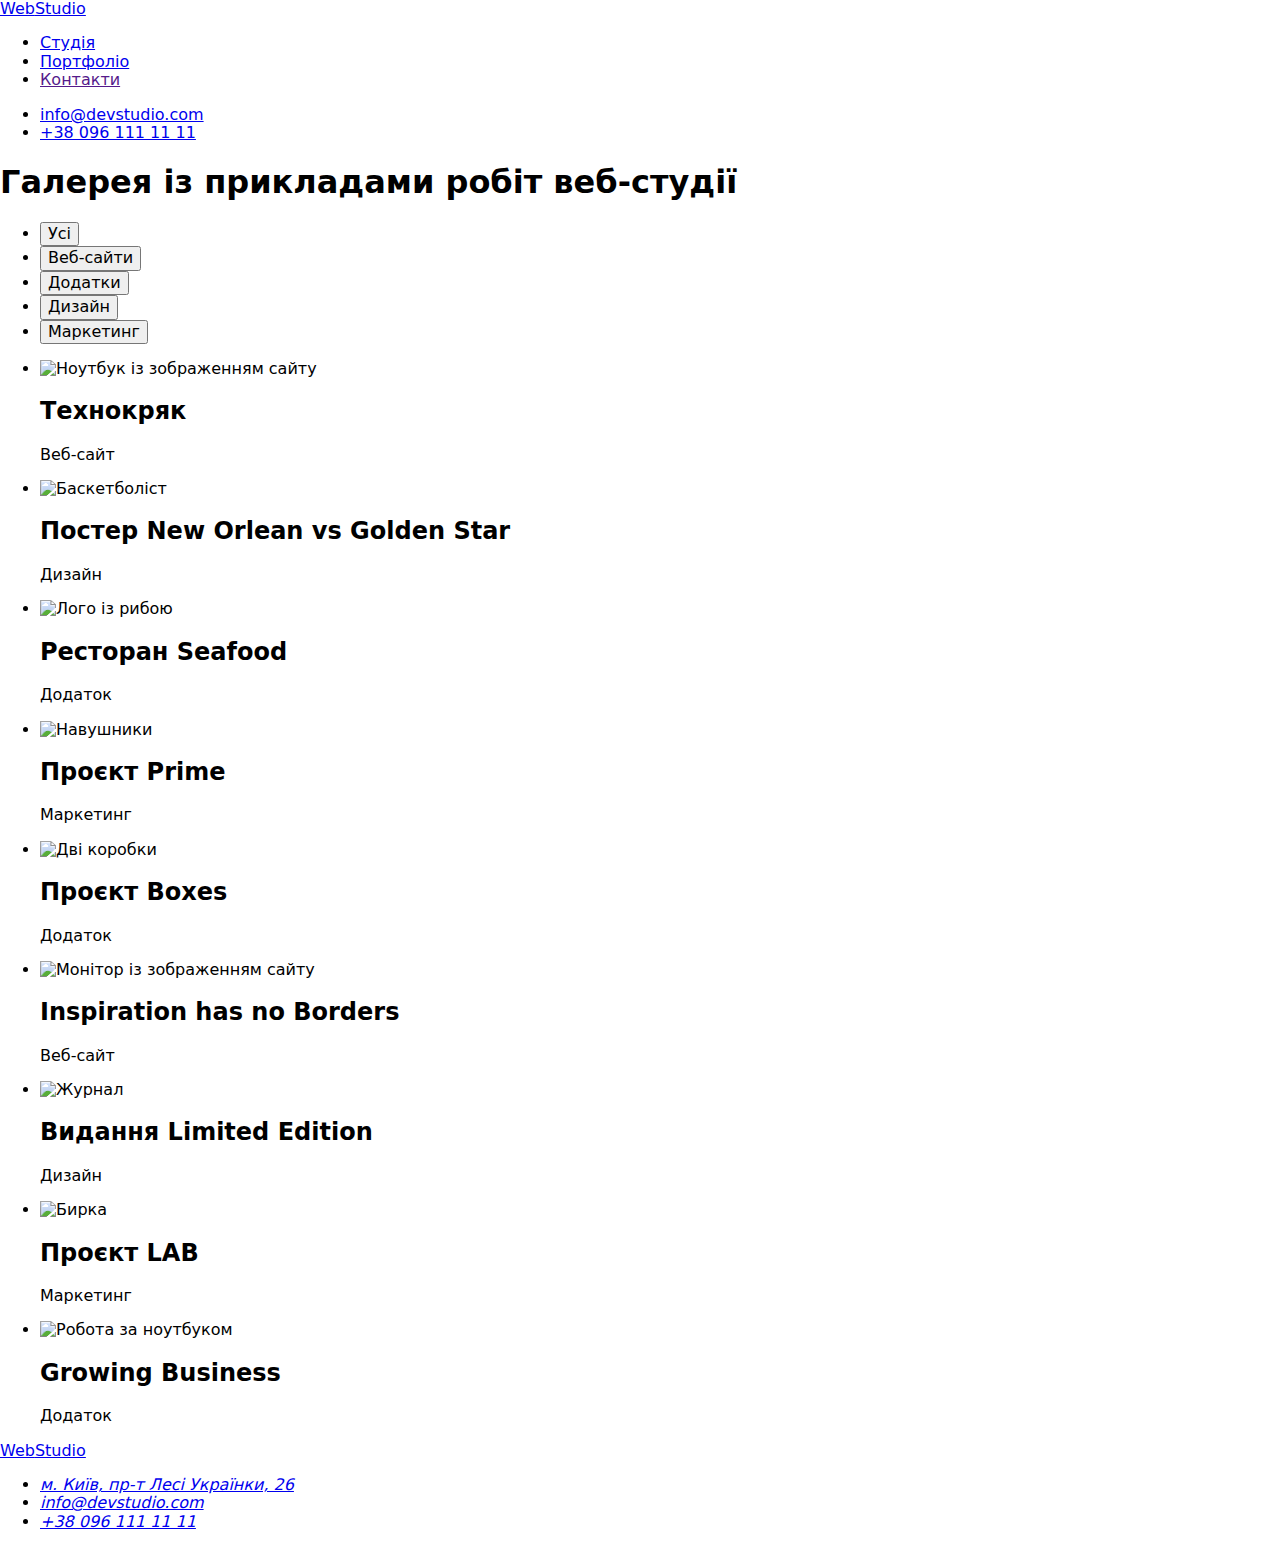
==== portfolio.html @ 50a7176e "cloned files from hw3" ====
<!DOCTYPE html>
<html lang="uk">
  <head>
    <meta charset="UTF-8" />
    <meta http-equiv="X-UA-Compatible" content="IE=edge" />
    <meta name="viewport" content="width=device-width, initial-scale=1.0" />
    <title>Портфоліо</title>
    <link rel="preconnect" href="https://fonts.googleapis.com" />
    <link rel="preconnect" href="https://fonts.gstatic.com" crossorigin />
    <link
      href="https://fonts.googleapis.com/css2?family=Raleway:wght@700&family=Roboto:wght@400;500;700;900&display=swap"
      rel="stylesheet"
    />
    <link
      rel="stylesheet"
      href="https://cdnjs.cloudflare.com/ajax/libs/modern-normalize/1.1.0/modern-normalize.min.css"
    />
    <link rel="stylesheet" href="./css/styles.css" />
  </head>
  <body class="page">
    <!--Хедер-->
    <header class="header header-section">
      <div class="container">
        <nav class="main-nav">
          <a class="logo" href="./index.html" lang="en"
            ><span class="logo-web">Web</span><span class="logo-studio">Studio</span></a
          >

          <ul class="site-nav">
            <li class="item"><a href="./index.html" class="link">Студія</a></li>
            <li class="item"><a href="./portfolio.html" class="link current">Портфоліо</a></li>
            <li class="item"><a href="" class="link">Контакти</a></li>
          </ul>

          <ul class="auth-nav">
            <li class="item">
              <a class="contact" href="mailto:info@devstudio.com">info@devstudio.com</a>
            </li>
            <li class="item"><a class="contact" href="tel:+380961111111">+38 096 111 11 11</a></li>
          </ul>
        </nav>
      </div>
    </header>
    <main>
      <section class="section">
        <div class="container">
          <!-- Прихований H1 для семантитки -->
          <h1 class="hidden-title">Галерея із прикладами робіт веб-студії</h1>
          <!-- Фільтр -->
          <ul class="port-button-list">
            <li class="item">
              <button type="button" class="port-button">Усі</button>
            </li>
            <li class="item">
              <button type="button" class="port-button">Веб-сайти</button>
            </li>
            <li class="item">
              <button type="button" class="port-button">Додатки</button>
            </li>
            <li class="item">
              <button type="button" class="port-button">Дизайн</button>
            </li>
            <li class="item">
              <button type="button" class="port-button">Маркетинг</button>
            </li>
          </ul>

          <!-- Портфоліо -->
          <ul class="ul-portfolio">
            <li class="item">
              <div class="port-card">
                <img src="./images/portfolio1.jpg" alt="Ноутбук із зображенням сайту" width="370" />
                <div class="port-card-footer">
                  <h2 class="li-title-portfolio">Технокряк</h2>
                  <p class="p-portfolio">Веб-сайт</p>
                </div>
              </div>
            </li>
            <li class="item">
              <div class="port-card">
                <img src="./images/portfolio2.jpg" alt="Баскетболіст" width="370" />
                <div class="port-card-footer">
                  <h2 class="li-title-portfolio">Постер New Orlean vs Golden Star</h2>
                  <p class="p-portfolio">Дизайн</p>
                </div>
              </div>
            </li>
            <li class="item">
              <div class="port-card">
                <img src="./images/portfolio3.jpg" alt="Лого із рибою" width="370" />
                <div class="port-card-footer">
                  <h2 class="li-title-portfolio">Ресторан Seafood</h2>
                  <p class="p-portfolio">Додаток</p>
                </div>
              </div>
            </li>
            <li class="item">
              <div class="port-card">
                <img src="./images/portfolio4.jpg" alt="Навушники" width="370" />
                <div class="port-card-footer">
                  <h2 class="li-title-portfolio">Проєкт Prime</h2>
                  <p class="p-portfolio">Маркетинг</p>
                </div>
              </div>
            </li>
            <li class="item">
              <div class="port-card">
                <img src="./images/portfolio5.jpg" alt="Дві коробки" width="370" />
                <div class="port-card-footer">
                  <h2 class="li-title-portfolio">Проєкт Boxes</h2>
                  <p class="p-portfolio">Додаток</p>
                </div>
              </div>
            </li>
            <li class="item">
              <div class="port-card">
                <img src="./images/portfolio6.jpg" alt="Монітор із зображенням сайту" width="370" />
                <div class="port-card-footer">
                  <h2 class="li-title-portfolio">Inspiration has no Borders</h2>
                  <p class="p-portfolio">Веб-сайт</p>
                </div>
              </div>
            </li>
            <li class="item">
              <div class="port-card">
                <img src="./images/portfolio7.jpg" alt="Журнал" width="370" />
                <div class="port-card-footer">
                  <h2 class="li-title-portfolio">Видання Limited Edition</h2>
                  <p class="p-portfolio">Дизайн</p>
                </div>
              </div>
            </li>
            <li class="item">
              <div class="port-card">
                <img src="./images/portfolio8.jpg" alt="Бирка" width="370" />
                <div class="port-card-footer">
                  <h2 class="li-title-portfolio">Проєкт LAB</h2>
                  <p class="p-portfolio">Маркетинг</p>
                </div>
              </div>
            </li>
            <li class="item">
              <div class="port-card">
                <img src="./images/portfolio9.jpg" alt="Робота за ноутбуком" width="370" />
                <div class="port-card-footer">
                  <h2 class="li-title-portfolio">Growing Business</h2>
                  <p class="p-portfolio">Додаток</p>
                </div>
              </div>
            </li>
          </ul>
        </div>
      </section>
    </main>

    <!--Футер-->
    <footer class="footer footer-section">
      <div class="container">
        <div class="footer-logo">
          <a href="./index.html" lang="en" class="logo"
            ><span class="logo-web">Web</span><span class="logo-studio-footer">Studio</span></a
          >
        </div>

        <address class="address">
          <ul class="ul-address">
            <li class="item">
              <a
                href="https://goo.gl/maps/Q6ArQmT78m7rw5YP6"
                class="link-map"
                target="_blank"
                rel="noopener noreferrer"
                >м. Київ, пр-т Лесі Українки, 26</a
              >
            </li>
            <li class="item">
              <a href="mailto:info@devstudio.com" class="address-link">info@devstudio.com</a>
            </li>
            <li class="item">
              <a href="tel:+380961111111" class="address-link">+38 096 111 11 11</a>
            </li>
          </ul>
        </address>
      </div>
    </footer>
  </body>
</html>
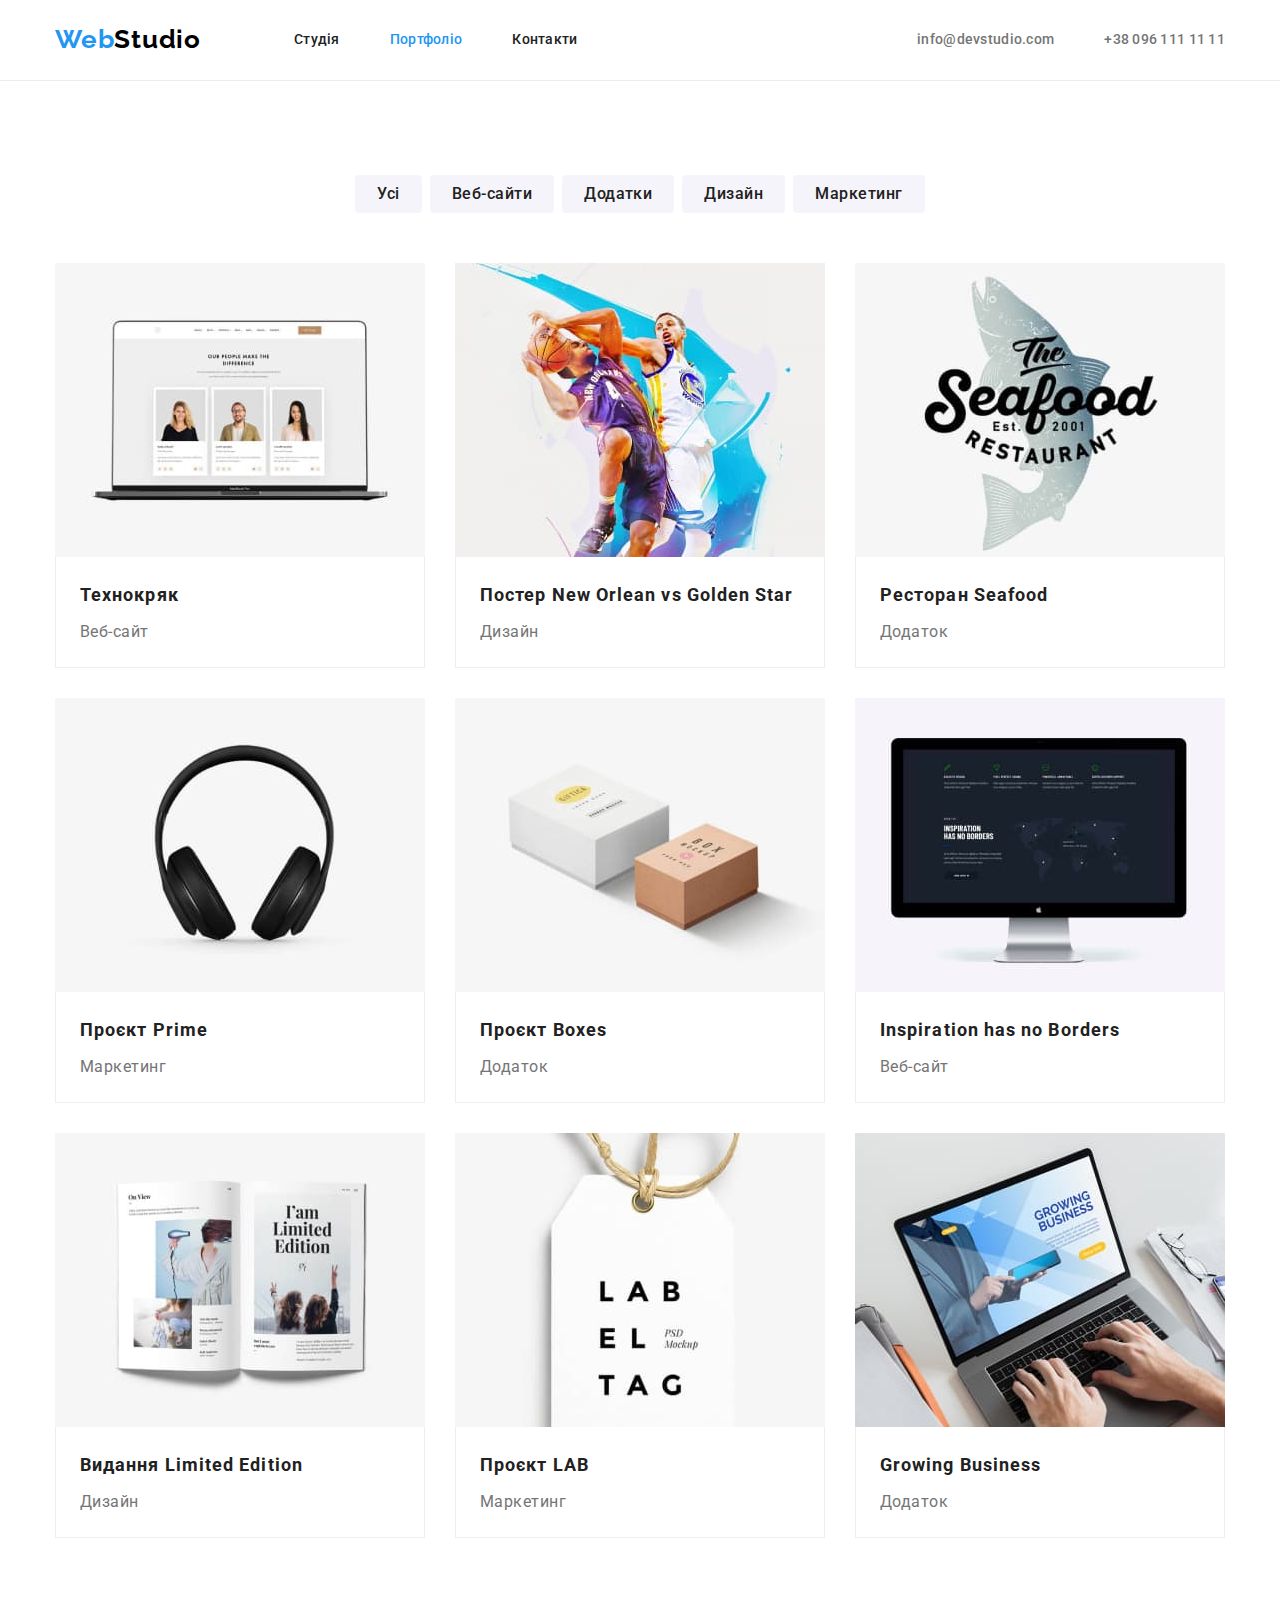
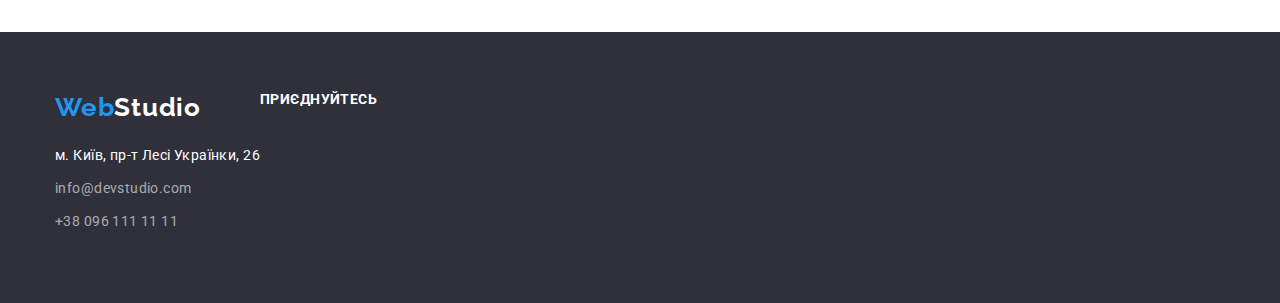
==== commit 0cc926a1: "added clients section + footer modified" ====
--- a/portfolio.html
+++ b/portfolio.html
@@ -156,31 +156,42 @@
     <!--Футер-->
     <footer class="footer footer-section">
       <div class="container">
-        <div class="footer-logo">
-          <a href="./index.html" lang="en" class="logo"
-            ><span class="logo-web">Web</span><span class="logo-studio-footer">Studio</span></a
-          >
+        <div class="footer-contacts">
+          <div class="footer-logo">
+            <a href="./index.html" lang="en" class="logo"
+              ><span class="logo-web">Web</span><span class="logo-studio-footer">Studio</span></a
+            >
+          </div>
+
+          <address class="address">
+            <ul class="ul-address">
+              <li class="item">
+                <a
+                  href="https://goo.gl/maps/Q6ArQmT78m7rw5YP6"
+                  class="link-map"
+                  target="_blank"
+                  rel="noopener noreferrer"
+                  >м. Київ, пр-т Лесі Українки, 26</a
+                >
+              </li>
+              <li class="item">
+                <a href="mailto:info@devstudio.com" class="address-link">info@devstudio.com</a>
+              </li>
+              <li class="item">
+                <a href="tel:+380961111111" class="address-link">+38 096 111 11 11</a>
+              </li>
+            </ul>
+          </address>
         </div>
-
-        <address class="address">
-          <ul class="ul-address">
-            <li class="item">
-              <a
-                href="https://goo.gl/maps/Q6ArQmT78m7rw5YP6"
-                class="link-map"
-                target="_blank"
-                rel="noopener noreferrer"
-                >м. Київ, пр-т Лесі Українки, 26</a
-              >
-            </li>
-            <li class="item">
-              <a href="mailto:info@devstudio.com" class="address-link">info@devstudio.com</a>
-            </li>
-            <li class="item">
-              <a href="tel:+380961111111" class="address-link">+38 096 111 11 11</a>
-            </li>
+        <div class="footer-social">
+          <p class="p-footer-social">приєднуйтесь</p>
+          <ul>
+            <li><a href=""></a></li>
+            <li><a href=""></a></li>
+            <li><a href=""></a></li>
+            <li><a href=""></a></li>
           </ul>
-        </address>
+        </div>
       </div>
     </footer>
   </body>
--- a/css/styles.css
+++ b/css/styles.css
@@ -0,0 +1,551 @@
+:root {
+    --primary-text-color: #757575;
+    --tittle-text-color: #212121;
+    --primary-bg-color: #F5F5F5;
+    --secondary-bg-color: #F5F4FA;
+    --third-bg-color: #2F303A;
+    --accent-color: #2196F3;
+}
+
+.page{
+    color: var(--primary-text-color);
+    font-family: Roboto, sans-serif;
+    font-weight: 400;
+    font-size: 14px;
+    line-height: 1.71;
+    letter-spacing: 0.03em;
+}
+
+ul {
+    list-style: none;
+    padding: 0;
+    margin: 0;
+}
+
+a {
+    text-decoration: none;
+    color: inherit;
+}
+
+h1,h2,h3,h4,h5,h6 {
+    margin: 0;
+}
+
+p {
+    margin: 0;
+}
+
+address {
+    font-style: normal;
+}
+
+button {
+    padding: 0;
+    margin: 0;
+
+    font-family: inherit;
+}
+
+img {
+    display: block;
+    max-width: 100%;
+    height: auto;
+}
+
+.container {
+    margin: 0 auto;
+    max-width: 1200px;
+    padding: 0 15px;
+    /* outline: 2px solid tomato; */
+}
+
+/* стилізація хедера */
+
+.header {
+    background-color: #FFFFFF;
+    border-bottom: 1px solid #ECECEC;;
+}
+
+.header-section {
+    padding-top: 24px;
+    padding-bottom: 24px;
+}
+
+/* стилізація лого */
+
+.logo {
+    text-decoration: none;
+}
+
+.logo-web {
+    color: var(--accent-color);
+    font-family: 'Raleway', sans-serif;
+    font-weight: 700;
+    font-size: 26px;
+    line-height: 1.2;
+    letter-spacing: 0.03em;
+}
+
+.logo-studio {
+    color: #000000;
+    font-family: 'Raleway', sans-serif;
+    font-weight: 700;
+    font-size: 26px;
+    line-height: 1.2;
+    letter-spacing: 0.03em;
+}
+
+.logo-studio-footer {
+    color: #FFFFFF;
+    font-family: 'Raleway', sans-serif;
+    font-weight: 700;
+    font-size: 26px;
+    line-height: 1.2;
+    letter-spacing: 0.03em;
+}
+
+/* стилізація навігації */
+
+
+
+.site-nav {
+    display:flex;
+    margin-left: 93px;
+}
+
+.main-nav {
+    display: flex;
+    align-items: center;
+}
+
+/* .site-nav .item:not(:last-child) {
+    margin-right: 50px;
+} дає такий-же ефект */
+
+.site-nav .item +.item {
+    margin-left: 50px;
+}
+
+.site-nav .link {
+    display: block;
+    padding-top: 7px;
+    padding-bottom: 7px;
+
+    color: var(--tittle-text-color);
+    font-weight: 500;
+    font-size: 14px;
+    line-height: 1.14;
+    letter-spacing: 0.02em;
+    text-decoration: none;
+}
+
+.site-nav .link:hover,
+.site-nav .link:focus {
+    color: var(--accent-color);
+}
+
+.site-nav .link.current {
+    color: var(--accent-color);
+}
+
+/* Авторизація */
+
+.auth-nav {
+    display: flex;
+    margin-left: auto;
+}
+
+.auth-nav .item +.item {
+    margin-left: 50px;
+}
+
+.auth-nav .contact {
+    color: var(--primary-text-color);
+    font-weight: 500;
+    font-size: 14px;
+    line-height: 1.14;
+    letter-spacing: 0.02em;
+    text-decoration: none;
+    padding-top: 7px;
+    padding-bottom: 7px;
+}
+
+.auth-nav .contact:hover,
+.auth-nav .contact:focus {
+    color: var(--accent-color);
+}
+
+/* герой */
+
+.hero {
+    text-align: center;
+
+    background-color: var(--third-bg-color);
+    background-image: linear-gradient(
+        to right, rgba(47, 48, 58, 0.4), rgba(47, 48, 58, 0.4)), url("../images/hero.jpg");
+    background-position: center;
+}
+
+.hero-section {
+    padding-top: 200px;
+    padding-bottom: 200px;
+}
+
+.hero-title {
+    margin-top: 0;
+    margin-bottom: 30px;
+    
+    color: #FFFFFF;
+    font-weight: 900;
+    font-size: 44px;
+    line-height: 1.36;
+    letter-spacing: 0.06em;
+    text-align: center;
+    text-transform: uppercase;
+}
+
+
+/* приховані заголовки */
+
+.hidden-title {
+    position: absolute;
+    white-space: nowrap;
+    width: 1px;
+    height: 1px;
+    overflow: hidden;
+    border: 0;
+    padding: 0;
+    clip: rect(0 0 0 0);
+    clip-path: inset(50%);
+    margin: -1px;
+}
+
+/* секції */
+
+.section {
+    padding-top: 94px;
+    padding-bottom: 94px;
+}
+
+.whatwedo {
+    padding-top: 0;
+}
+
+.ul-whatwedo {
+    display: flex;
+}
+
+.ul-whatwedo .item + .item {
+    margin-left: 30px;
+}
+
+.team {
+    padding-top: 94px;
+    background-color: var(--secondary-bg-color);
+}
+
+.benefits {
+    display: flex;
+}
+
+.benefits .item {
+    width: 270px;
+}
+
+.benefits .item::before {
+    display: block;
+    content:'';
+    height: 120px;
+    /* outline: 1px solid red; */
+    /* background-image: url('../images/antenna.png'); */
+    background-repeat: no-repeat;
+    background-size: 65px 70px;
+    background-position: center;
+    background-color: var(--secondary-bg-color);
+    margin-bottom: 30px;
+}
+
+.icon-antenna::before {
+    background-image:url('../images/antenna.png');
+
+}
+
+.icon-clock::before {
+    background-image: url('../images/antenna.png');
+}
+
+/* .icon-computer::before {
+
+} */
+
+/* .icon-space::before {
+} */
+
+
+.benefits .item + .item {
+    margin-left: 30px;
+}
+
+.li-title-benefits {
+    margin-top: 0;
+    margin-bottom: 10px;
+    
+    color: var(--tittle-text-color);
+    font-weight: 700;
+    font-size: 14px;
+    line-height: 1.14;
+    letter-spacing: 0.03em;
+    text-transform: uppercase;
+}
+
+.section-title {
+    margin-top: 0;
+    margin-bottom: 50px;
+
+    color: var(--tittle-text-color);
+    font-weight: 700;
+    font-size: 36px;
+    line-height: 1.17;
+    letter-spacing: 0.03em;
+    text-align: center;
+}
+
+.p-benefits {
+    margin-top: 0;
+    margin-bottom: 0;
+}
+
+.ul-team {
+    display: flex;
+}
+
+.ul-team > .item {
+    background-color: #FFFFFF;
+    box-shadow: 0px 1px 3px rgba(0, 0, 0, 0.12), 0px 1px 1px rgba(0, 0, 0, 0.14), 0px 2px 1px rgba(0, 0, 0, 0.2);
+}
+
+.ul-team .item + .item {
+    margin-left: 30px;
+}
+
+.caption-team {
+    padding-top: 30px;
+    padding-bottom: 30px;
+}
+
+.li-title-team {
+    margin-bottom: 10px;
+    text-align: center;
+
+    color: var(--tittle-text-color);
+    font-weight: 500;
+    font-size: 16px;
+    line-height: 1.19;
+    letter-spacing: 0.03em;
+}
+
+/* .img-team {
+    margin-bottom: 30px;
+} */
+
+.p-team {
+    text-align: center;
+    
+    font-size: 16px;
+    line-height: 1.19;
+    letter-spacing: 0.03em;
+}
+
+.clients {
+    display: flex;
+}
+
+.clients .item + .item {
+    margin-left: 30px;
+}
+
+.client-icons {
+    box-sizing: border-box;
+    border: 1px solid #AFB1B8;
+    width: 170px;
+    height: 92px;
+    border-radius: 4px;
+}
+
+/* Стилізація галереї на сторінці Портфоліо */
+
+.ul-portfolio {
+    display: flex;
+    flex-wrap: wrap;
+    gap: 30px;
+}
+
+.ul-portfolio .item {
+    flex-basis: calc((100% - 60px) / 3);
+}
+
+.li-title-portfolio {
+    margin-bottom: 4px;
+
+    color: var(--tittle-text-color);
+    font-weight: 700;
+    font-size: 18px;
+    line-height: 2;
+    letter-spacing: 0.06em;
+}
+
+.p-portfolio {
+    margin-top: 0;
+    margin-bottom: 0;
+    
+    font-weight: 400;
+    font-size: 16px;
+    line-height: 1.88;
+    letter-spacing: 0.03em;
+}
+
+.port-card {
+    display: flex;
+    flex-direction: column;
+
+}
+
+.port-card > img {
+    flex-grow: 1;
+}
+
+.port-card:hover {
+    box-shadow: 0px 1px 1px rgba(0, 0, 0, 0.12), 0px 4px 4px rgba(0, 0, 0, 0.06), 1px 4px 6px rgba(0, 0, 0, 0.16);
+}
+
+.port-card > .port-card-footer {
+    background-color: FFFFFF;
+    border-right: 1px solid #EEEEEE;
+    border-bottom: 1px solid #EEEEEE;
+    border-left: 1px solid #EEEEEE;
+    padding-top: 20px;
+    padding-right: 24px;
+    padding-bottom: 20px;
+    padding-left: 24px;
+}
+
+/* Кнопки */
+
+.hero-button {
+    padding: 10px 32px;
+    min-width: 216px;
+    height: 50px;
+    
+    background-color: var(--accent-color);
+    text-align: center;
+    border-radius: 4px;
+    border: none;
+    color: #FFFFFF;
+    font-family: inherit;
+    font-weight: 700;
+    font-size: 16px;
+    line-height: 1.9;
+    letter-spacing: 0.06em;
+}
+
+.hero-button:hover,
+.hero-button:focus {
+    cursor: pointer;
+}
+
+.port-button {
+    padding: 6px 22px;
+
+    background-color: var(--secondary-bg-color);
+    color: var(--tittle-text-color);
+    font-family: inherit;
+    font-weight: 500;
+    font-size: 16px;
+    line-height: 1.63;
+    letter-spacing: 0.03em;
+    border-radius: 4px;
+    border: none;
+}
+
+.port-button:hover,
+.port-button:focus {
+    background-color: var(--accent-color);
+    color: #FFFFFF;
+    cursor: pointer;
+    box-shadow: 0px 3px 1px rgba(0, 0, 0, 0.1), 0px 1px 2px rgba(0, 0, 0, 0.08), 0px 2px 2px rgba(0, 0, 0, 0.12);
+}
+
+.port-button-list {
+    display: flex;
+    justify-content: center;
+    margin-bottom: 50px;
+}
+
+.port-button-list .item + .item {
+    margin-left: 8px;
+}
+
+
+/* футер */
+
+.footer {
+    padding-top: 60px;
+    padding-bottom: 60px;
+
+    background-color: var(--third-bg-color);
+}
+
+.footer-logo {
+   margin-bottom: 20px; 
+}
+
+.ul-address > .item {
+    margin-bottom: 9px;
+}
+
+.address-link {
+    color: rgba(255, 255, 255, 0.6);
+    font-style: normal;
+    text-decoration: none;
+}
+
+
+
+.link-map {
+    color: #FFFFFF;
+    font-style: normal;
+    text-decoration: none;
+}
+
+.link-map:hover,
+.link-map:focus {
+    color: var(--accent-color);
+}
+
+.address-link:hover,
+.address-link:focus {
+    color: var(--accent-color);
+}
+
+.footer-section {
+    padding-top: 60px;
+    padding-bottom: 60px;;
+}
+
+.footer-section>.container {
+    display: flex;
+}
+
+.p-footer-social {
+    color: #FFFFFF;
+    font-weight: 700;
+    font-size: 14px;
+    line-height: 1.14;
+    letter-spacing: 0.03em;
+    text-transform: uppercase;
+}
+
+
+
+
+
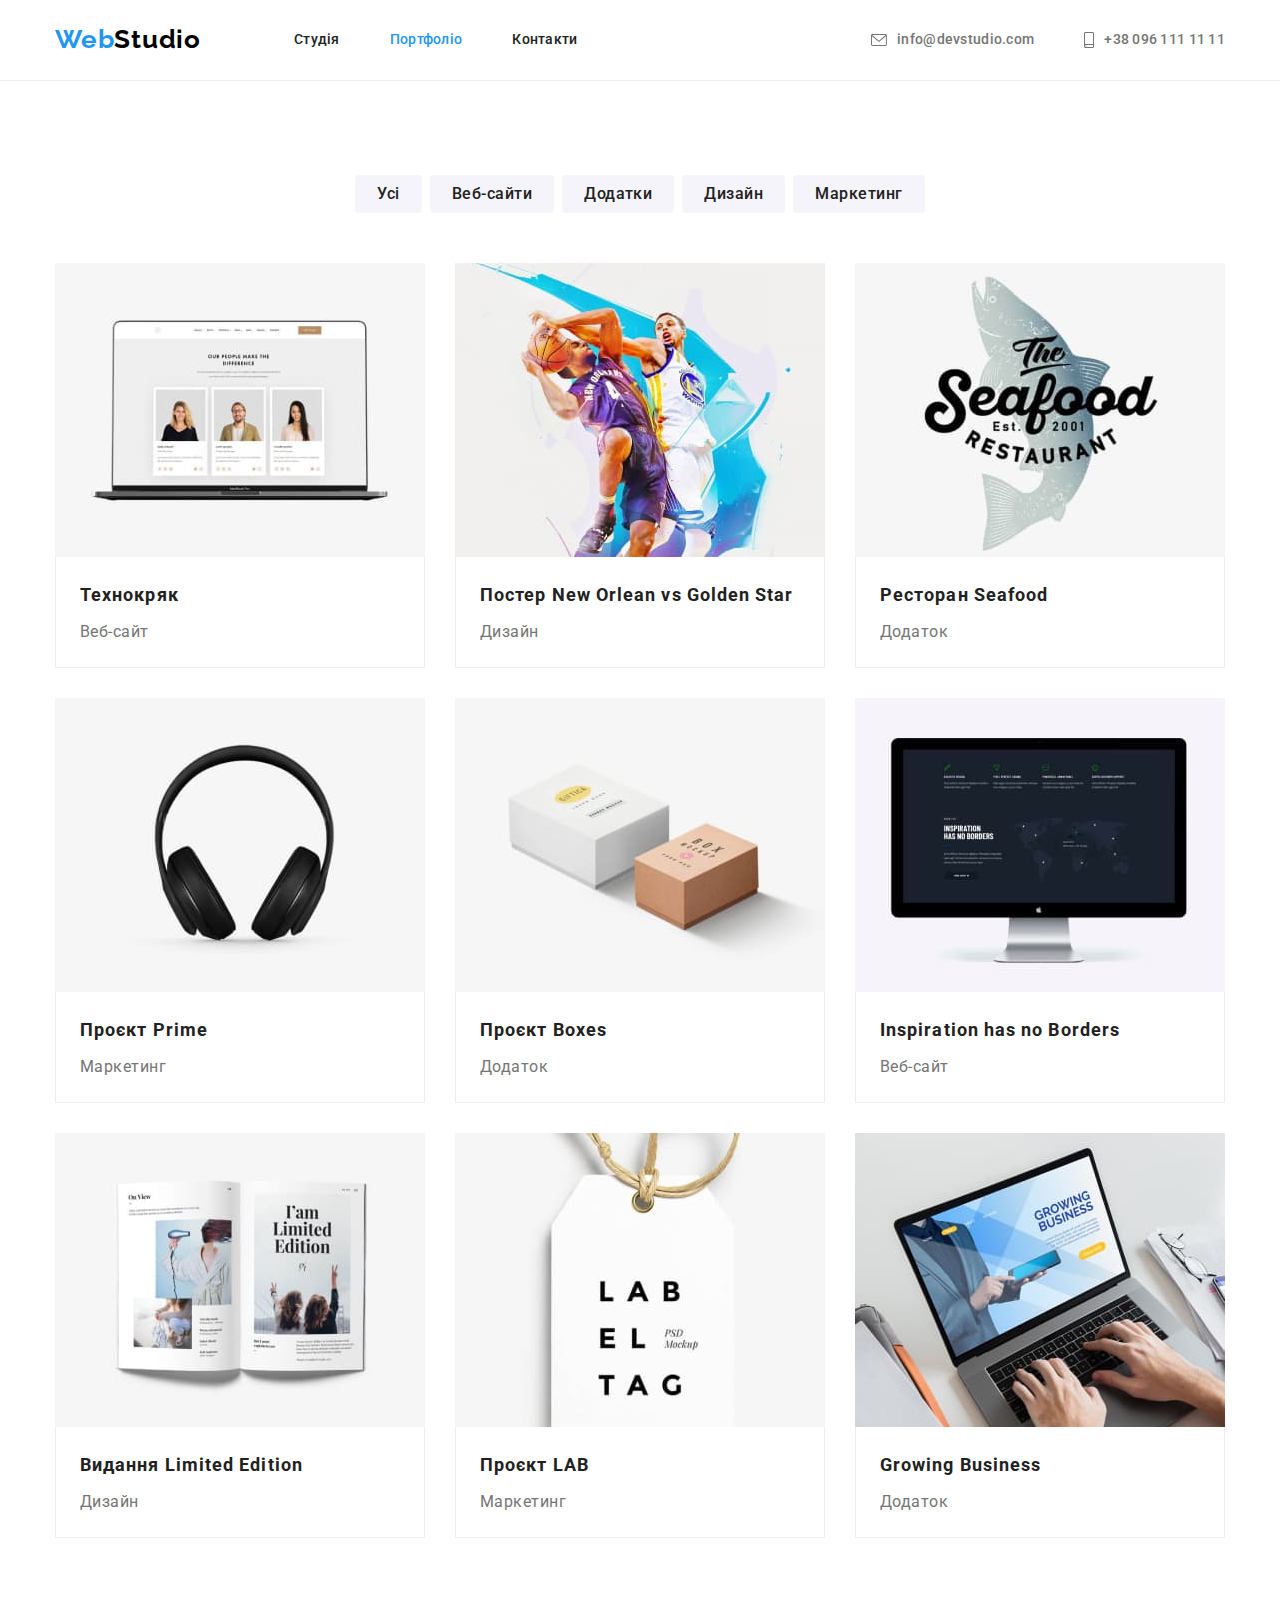
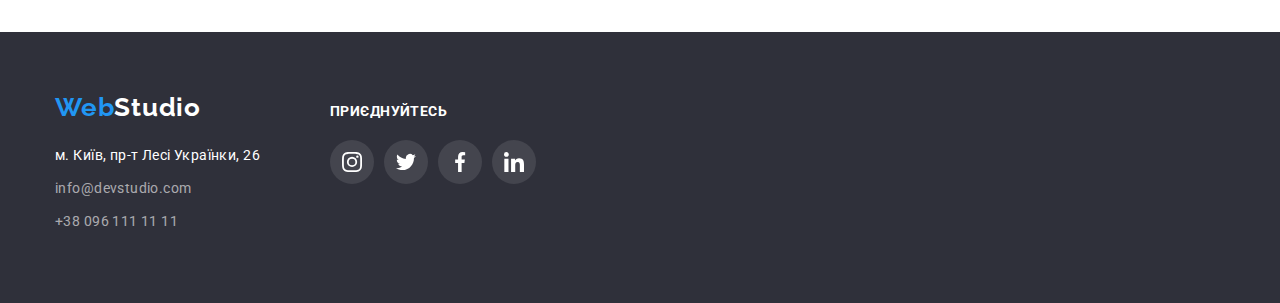
==== commit c52aab8f: "added icons+styles to portfolio" ====
--- a/portfolio.html
+++ b/portfolio.html
@@ -33,10 +33,22 @@
           </ul>
 
           <ul class="auth-nav">
-            <li class="item">
-              <a class="contact" href="mailto:info@devstudio.com">info@devstudio.com</a>
-            </li>
-            <li class="item"><a class="contact" href="tel:+380961111111">+38 096 111 11 11</a></li>
+            <li class="item mail">
+              <a class="contact" href="mailto:info@devstudio.com"
+                >info@devstudio.com
+                <svg class="contact-icon" width="16" height="12">
+                  <use href="./images/icons.svg#icon-envelope"></use>
+                </svg>
+              </a>
+            </li>
+            <li class="item tel">
+              <a class="contact" href="tel:+380961111111"
+                >+38 096 111 11 11
+                <svg class="contact-icon" width="10" height="16">
+                  <use href="./images/icons.svg#icon-smartphone"></use>
+                </svg>
+              </a>
+            </li>
           </ul>
         </nav>
       </div>
@@ -185,11 +197,35 @@
         </div>
         <div class="footer-social">
           <p class="p-footer-social">приєднуйтесь</p>
-          <ul>
-            <li><a href=""></a></li>
-            <li><a href=""></a></li>
-            <li><a href=""></a></li>
-            <li><a href=""></a></li>
+          <ul class="ul-footer-social">
+            <li class="item">
+              <a class="footer-social-link" href="">
+                <svg class="footer-social-icon" width="20" height="20">
+                  <use href="./images/icons.svg#icon-instagram"></use>
+                </svg>
+              </a>
+            </li>
+            <li class="item">
+              <a class="footer-social-link" href="">
+                <svg class="footer-social-icon" width="20" height="20">
+                  <use href="./images/icons.svg#icon-twitter"></use>
+                </svg>
+              </a>
+            </li>
+            <li class="item">
+              <a class="footer-social-link" href="">
+                <svg class="footer-social-icon" width="20" height="20">
+                  <use href="./images/icons.svg#icon-facebook"></use>
+                </svg>
+              </a>
+            </li>
+            <li class="item">
+              <a class="footer-social-link" href="">
+                <svg class="footer-social-icon" width="20" height="20">
+                  <use href="./images/icons.svg#icon-linkedin"></use>
+                </svg>
+              </a>
+            </li>
           </ul>
         </div>
       </div>
--- a/css/styles.css
+++ b/css/styles.css
@@ -155,25 +155,53 @@
     margin-left: auto;
 }
 
+.auth-nav>.item {
+    display: flex;
+}
+
 .auth-nav .item +.item {
     margin-left: 50px;
 }
 
-.auth-nav .contact {
+.contact {
     color: var(--primary-text-color);
     font-weight: 500;
     font-size: 14px;
     line-height: 1.14;
     letter-spacing: 0.02em;
     text-decoration: none;
+    
+    display: flex;
+    align-items: center;
+    flex-direction: row-reverse;
     padding-top: 7px;
     padding-bottom: 7px;
 }
 
-.auth-nav .contact:hover,
-.auth-nav .contact:focus {
+.contact:hover,
+.contact:focus {
     color: var(--accent-color);
 }
+
+.contact-icon {
+    margin-right: 10px;
+    fill: currentColor;
+}
+
+
+
+/* .contact-icon:hover,
+.contact-icon:focus {
+    fill: currentColor
+} */
+/* .mail::before {
+    display: inline-block;
+    content: '';
+    width: 20px;
+    height: 20px;
+    background-color: red;
+   background-image: url(../images/icons.svg#icon-envelope); 
+} */
 
 /* герой */
 
@@ -252,35 +280,20 @@
     width: 270px;
 }
 
-.benefits .item::before {
-    display: block;
-    content:'';
+.benefits-container {
+    display: flex;
+    justify-content: center;
+    align-items: center;
     height: 120px;
+    margin-bottom: 30px;
+    background-color: var(--secondary-bg-color);
     /* outline: 1px solid red; */
-    /* background-image: url('../images/antenna.png'); */
-    background-repeat: no-repeat;
-    background-size: 65px 70px;
-    background-position: center;
-    background-color: var(--secondary-bg-color);
-    margin-bottom: 30px;
-}
-
-.icon-antenna::before {
-    background-image:url('../images/antenna.png');
-
-}
-
-.icon-clock::before {
-    background-image: url('../images/antenna.png');
-}
-
-/* .icon-computer::before {
-
+}
+
+/* .benefits-icon {
+    width: 70px;
+    height: 70px;
 } */
-
-/* .icon-space::before {
-} */
-
 
 .benefits .item + .item {
     margin-left: 30px;
@@ -344,18 +357,45 @@
     letter-spacing: 0.03em;
 }
 
-/* .img-team {
-    margin-bottom: 30px;
-} */
-
 .p-team {
     text-align: center;
-    
+    margin-bottom: 16px;
+
     font-size: 16px;
     line-height: 1.19;
     letter-spacing: 0.03em;
 }
 
+.team-social {
+    display: flex;
+    justify-content: center;
+    /* outline:1px solid tomato; */
+}
+
+.team-social .item+.item {
+    margin-left: 10px;
+}
+
+.team-social-link {
+   display: flex;
+   justify-content: center;
+   align-items: center;
+   width: 44px;
+   height: 44px;
+   border-radius: 50%;
+   color: #AFB1B8;
+}
+
+.team-social-link:hover,
+.team-social-link:focus {
+    background-color: var(--accent-color);
+    color: #FFFFFF;
+}
+
+.team-social-icon {
+    fill: currentColor;
+}
+
 .clients {
     display: flex;
 }
@@ -364,13 +404,31 @@
     margin-left: 30px;
 }
 
-.client-icons {
+.client-icon-container {
     box-sizing: border-box;
     border: 1px solid #AFB1B8;
     width: 170px;
     height: 92px;
     border-radius: 4px;
-}
+
+    display: flex;
+    align-items: center;
+    justify-content: center;
+    color:#AFB1B8;
+}
+
+.client-icon-container:hover {
+    border: 1px solid #2196F3;
+    border-radius: 4px;
+    cursor: pointer;
+    color: #2196F3;
+}
+
+.client-icon {
+    fill: currentColor;
+}
+
+
 
 /* Стилізація галереї на сторінці Портфоліо */
 
@@ -536,6 +594,14 @@
     display: flex;
 }
 
+.footer-social {
+    display: flex;
+    flex-direction: column;
+    margin-bottom: 20px;
+    margin-top: 12px;
+    margin-left: 70px;
+}
+
 .p-footer-social {
     color: #FFFFFF;
     font-weight: 700;
@@ -543,9 +609,39 @@
     line-height: 1.14;
     letter-spacing: 0.03em;
     text-transform: uppercase;
-}
-
-
-
-
-
+
+    margin-bottom: 20px;
+}
+
+.ul-footer-social {
+    display: flex;
+    flex-direction: row;
+}
+
+.ul-footer-social .item+.item {
+    margin-left: 10px;
+}
+
+.footer-social-link {
+    display: flex;
+    justify-content: center;
+    align-items: center;
+    width: 44px;
+    height: 44px;
+    border-radius: 50%;
+    color: #FFFFFF;
+    background-color: rgba(255, 255, 255, 0.1);
+}
+
+.footer-social-link:hover,
+.footer-social-link:focus {
+    background-color: var(--accent-color);
+    color: #FFFFFF;
+}
+
+.footer-social-icon {
+    fill: currentColor;
+}
+
+
+
